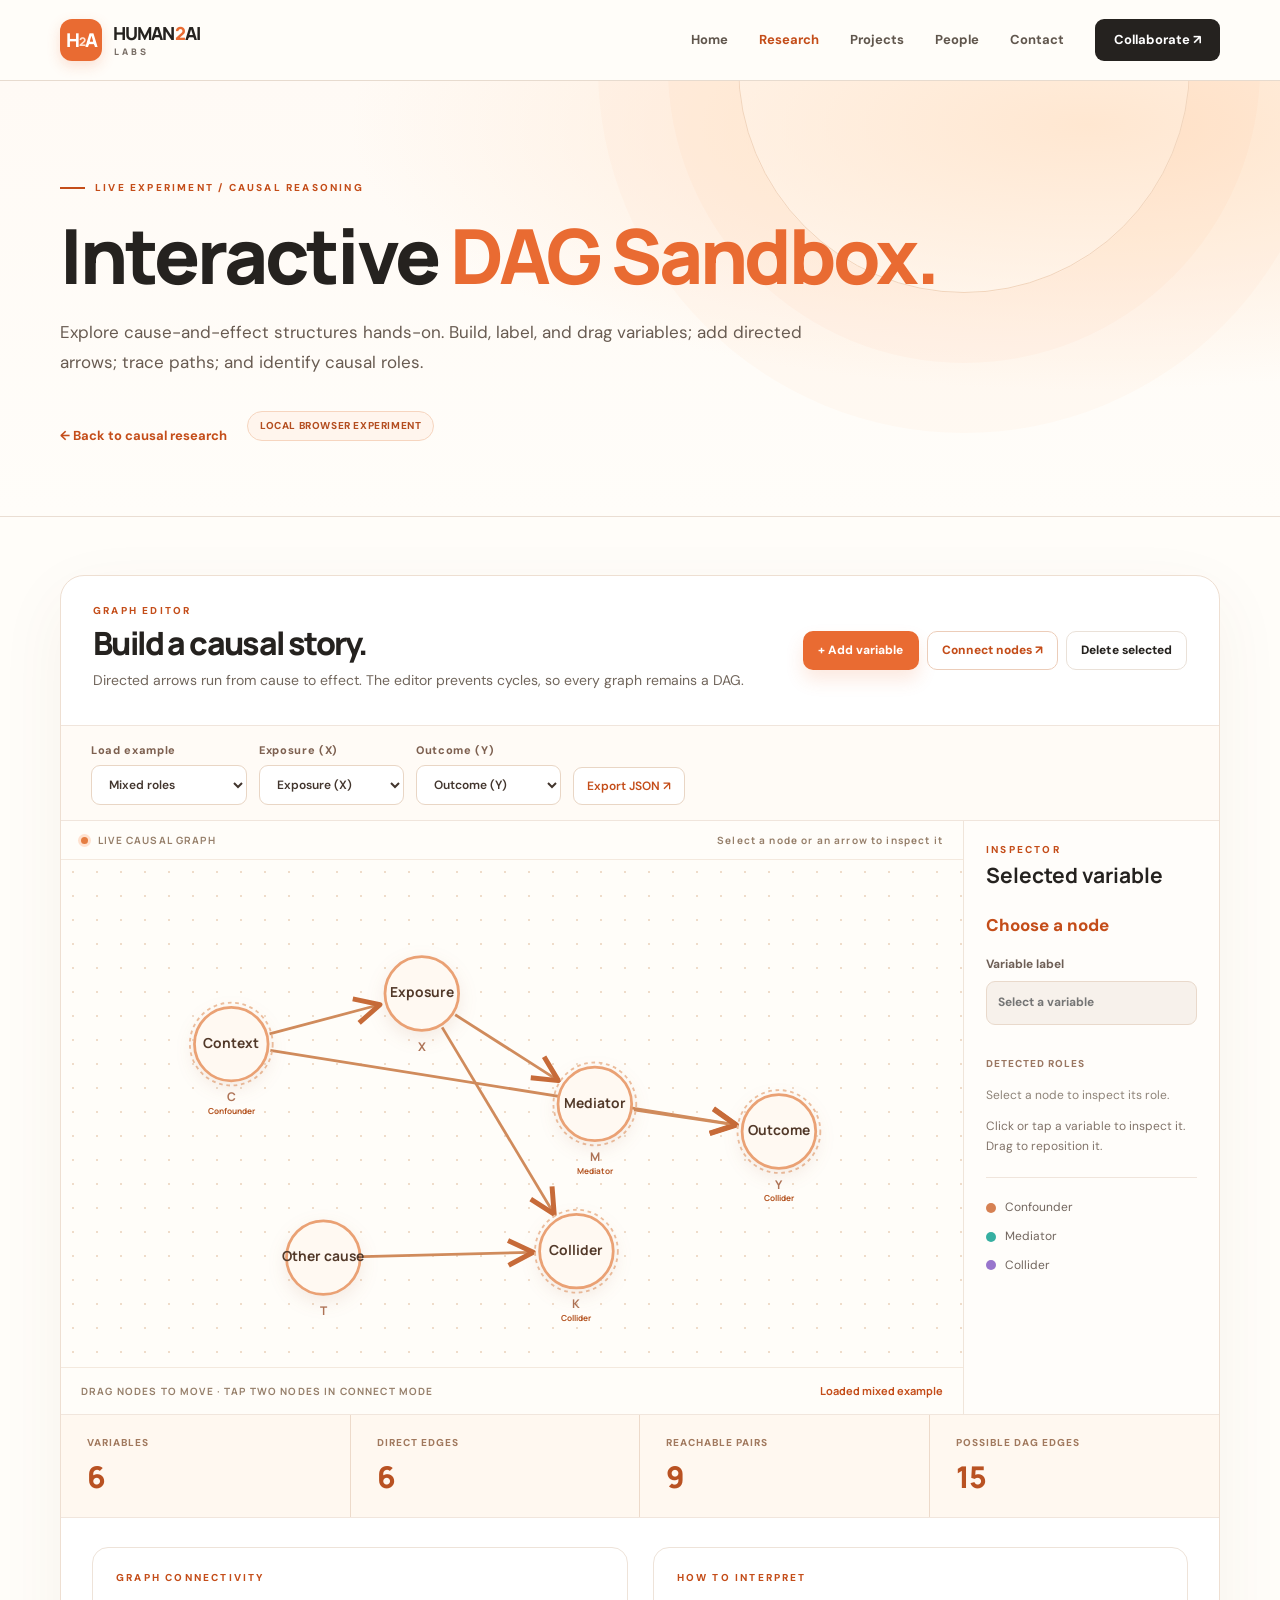
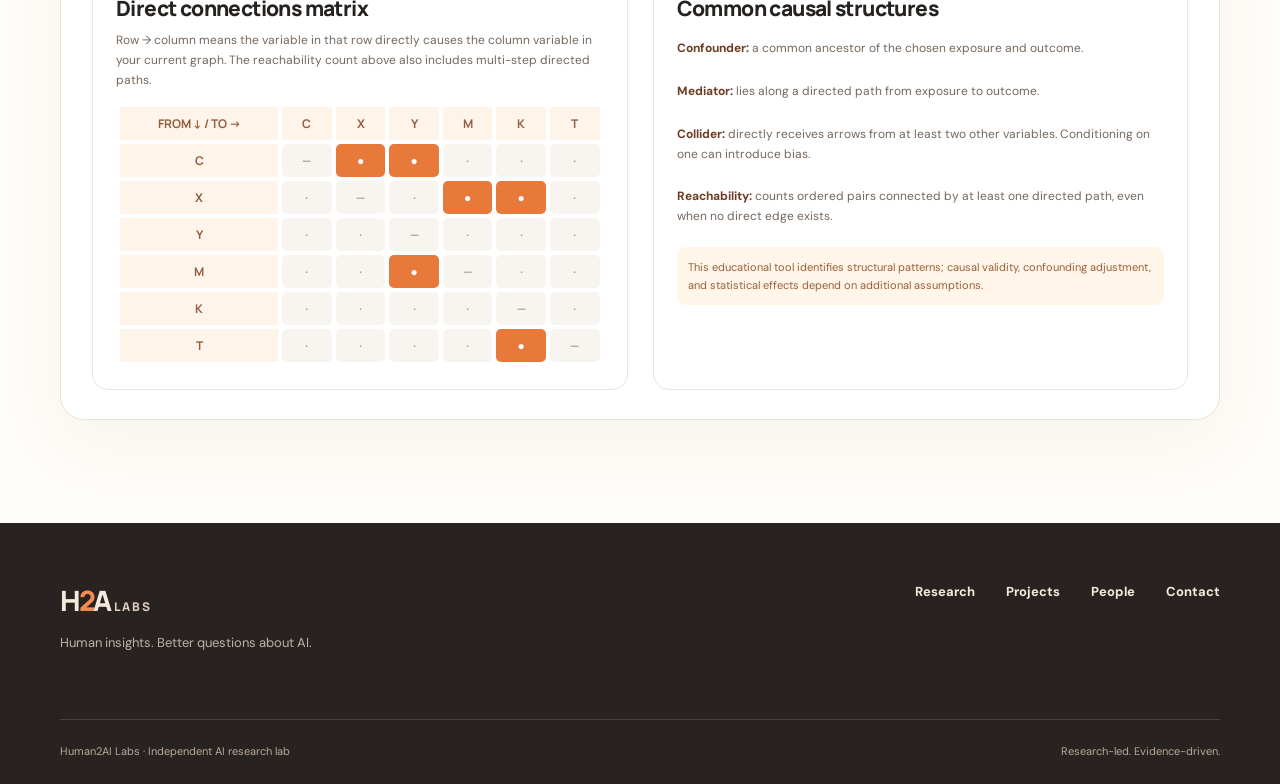
==== dag-sandbox.html @ 1e9ecf13 "Add gated paper previews and interactive H2A research sandboxes" ====
<!doctype html>
<html lang="en">
<head>
  <meta charset="utf-8"><meta name="viewport" content="width=device-width, initial-scale=1">
  <title>Interactive DAG Sandbox | Human2AI Labs</title>
  <meta name="description" content="Explore causal structures with editable DAGs, node labels, confounders, mediators, colliders and live connectivity.">
  <meta name="theme-color" content="#fffaf4">
  <meta property="og:title" content="Interactive DAG Sandbox | Human2AI Labs"><meta property="og:description" content="Explore causal structures with editable DAGs, node labels, confounders, mediators, colliders and live connectivity."><meta property="og:type" content="website">
  <link rel="icon" href="assets/favicon.svg" type="image/svg+xml">
  <link rel="preconnect" href="https://fonts.googleapis.com">
  <link rel="preconnect" href="https://fonts.gstatic.com" crossorigin>
  <link href="https://fonts.googleapis.com/css2?family=DM+Sans:wght@400;500;600;700;800&family=Manrope:wght@400;500;600;700;800&display=swap" rel="stylesheet">
  <link rel="stylesheet" href="assets/styles.css">
</head>
<body class="page-sandbox">
<a class="skip-link" href="#main">Skip to content</a>
<header class="site-header">
 <div class="container header-inner">
  <a class="brand" href="index.html" aria-label="Human2AI Labs homepage"><span class="brand-mark"><span class="brand-h">H</span><span class="brand-split">2</span><span class="brand-a">A</span></span><span class="brand-word">HUMAN<span class="brand-two">2</span>AI<span class="brand-sub">LABS</span></span></a>
  <button class="nav-toggle" type="button" aria-label="Open navigation" aria-controls="main-nav" aria-expanded="false"><span></span><span></span><span></span></button>
  <nav id="main-nav" class="main-nav" aria-label="Main navigation">
    <a href="index.html" >Home</a><a href="research.html" aria-current="page">Research</a><a href="projects.html" >Projects</a><a href="people.html">People</a><a href="contact.html" >Contact</a>
    <a href="contact.html" class="nav-cta">Collaborate <span aria-hidden="true">↗</span></a>
  </nav>
 </div>
</header>
<main id="main">
<section class="page-hero sandbox-hero"><div class="container"><div class="eyebrow"><span class="eyebrow-line"></span> LIVE EXPERIMENT / CAUSAL REASONING</div><h1>Interactive <em>DAG Sandbox.</em></h1><p>Explore cause-and-effect structures hands-on. Build, label, and drag variables; add directed arrows; trace paths; and identify causal roles.</p><div class="sandbox-hero-links"><a class="text-link" href="research.html#causal">← Back to causal research</a><span class="pill">LOCAL BROWSER EXPERIMENT</span></div></div></section>
<section class="section sandbox-section"><div class="container"><div class="dag-workbench">
<div class="dag-header"><div><div class="eyebrow">GRAPH EDITOR</div><h2>Build a causal story.</h2><p>Directed arrows run from cause to effect. The editor prevents cycles, so every graph remains a DAG.</p></div><div class="dag-top-actions"><button id="dag-add" class="button button-primary" type="button">+ Add variable</button><button id="dag-connect" class="button button-outline" type="button" aria-pressed="false">Connect nodes ↗</button><button id="dag-remove" class="button button-ghost" type="button">Delete selected</button></div></div>
<div class="dag-toolbar"><label>Load example <select id="dag-preset"><option value="mixed">Mixed roles</option><option value="chain">Chain</option><option value="fork">Fork / confounding</option><option value="collider">Collider</option><option value="diamond">Diamond</option><option value="blank">Blank graph</option></select></label><label>Exposure (X) <select id="dag-exposure"></select></label><label>Outcome (Y) <select id="dag-outcome"></select></label><button id="dag-export" class="dag-small-button" type="button">Export JSON ↗</button></div>
<div class="dag-main"><div class="dag-canvas-shell"><div class="dag-canvas-top"><div><span class="live-dot"></span> LIVE CAUSAL GRAPH</div><span id="dag-mode">Select a node or an arrow to inspect it</span></div><svg id="dag-board" viewBox="0 0 980 550" role="img" aria-label="Interactive directed acyclic graph; use the editor controls to add and connect nodes" tabindex="0"><defs><marker id="dag-arrow" markerWidth="11" markerHeight="11" refX="9" refY="5.5" orient="auto"><path d="M1 1 L10 5.5 L1 10" fill="none" stroke="#c76b39" stroke-width="1.8" stroke-linejoin="round"/></marker></defs><g id="dag-connections"></g><g id="dag-vertices"></g></svg><div class="dag-canvas-bottom"><span>DRAG NODES TO MOVE · TAP TWO NODES IN CONNECT MODE</span><span id="dag-notice" role="status" aria-live="polite"></span></div></div>
<aside class="dag-inspector"><div class="inspector-heading"><div class="eyebrow">INSPECTOR</div><h3>Selected variable</h3></div><div id="dag-selected-label" class="inspector-selected">Choose a node</div><label class="dag-field">Variable label <input id="dag-label-input" type="text" maxlength="28" placeholder="Select a variable" disabled></label><div class="inspector-roles"><span class="dag-inspector-kicker">DETECTED ROLES</span><div id="dag-role-tags" class="dag-role-tags"><span class="role-muted">Select a node to inspect its role.</span></div></div><p id="dag-node-description" class="inspector-hint">Roles are calculated from graph topology and the chosen exposure/outcome, not manually assigned.</p><div class="dag-legend"><span><i class="role-swatch role-swatch-con"></i> Confounder</span><span><i class="role-swatch role-swatch-med"></i> Mediator</span><span><i class="role-swatch role-swatch-col"></i> Collider</span></div></aside></div>
<div class="dag-stats"><div><span>VARIABLES</span><strong id="stat-nodes">—</strong></div><div><span>DIRECT EDGES</span><strong id="stat-edges">—</strong></div><div><span>REACHABLE PAIRS</span><strong id="stat-reach">—</strong></div><div><span>POSSIBLE DAG EDGES</span><strong id="stat-max">—</strong></div></div>
<div class="dag-lower"><section class="dag-panel"><div class="eyebrow">GRAPH CONNECTIVITY</div><h3>Direct connections matrix</h3><p>Row → column means the variable in that row directly causes the column variable in your current graph. The reachability count above also includes multi-step directed paths.</p><div id="dag-matrix" class="matrix-scroll"></div></section><section class="dag-panel"><div class="eyebrow">HOW TO INTERPRET</div><h3>Common causal structures</h3><div class="definition-list"><p><strong>Confounder:</strong> a common ancestor of the chosen exposure and outcome.</p><p><strong>Mediator:</strong> lies along a directed path from exposure to outcome.</p><p><strong>Collider:</strong> directly receives arrows from at least two other variables. Conditioning on one can introduce bias.</p><p><strong>Reachability:</strong> counts ordered pairs connected by at least one directed path, even when no direct edge exists.</p></div><p class="dag-caution">This educational tool identifies structural patterns; causal validity, confounding adjustment, and statistical effects depend on additional assumptions.</p></section></div>
</div></div></section>
</main>
<footer class="site-footer">
 <div class="container footer-top"><div><a class="footer-logo" href="index.html">H<span>2</span>A<span class="footer-lab"> LABS</span></a><p>Human insights. Better questions about AI.</p></div><div class="footer-links"><a href="research.html">Research</a><a href="projects.html">Projects</a><a href="people.html">People</a><a href="contact.html">Contact</a></div></div>
 <div class="container footer-bottom"><span>Human2AI Labs · Independent AI research lab</span><span>Research-led. Evidence-driven.</span></div>
</footer>
<script src="assets/site.js" defer></script>
<script src="assets/dag-sandbox.js" defer></script>
</body>
</html>
---- assets/styles.css ----
:root{
  --bg:#fffdf9; --paper:#fff; --warm:#fff4e9; --warm2:#fff8f0; --cream:#f9f0e5;
  --ink:#25221f; --text:#47413d; --muted:#786d65; --faint:#988b81;
  --orange:#e96b32; --orange-deep:#c44d19; --orange-pale:#ffddc4;
  --line:#eae1d8; --shadow:0 26px 70px rgba(76,43,20,.08);
  --wide:1160px; --radius:16px; --radius-large:23px;
}
*{box-sizing:border-box}
html{scroll-behavior:smooth;scroll-padding-top:115px}
body{margin:0;background:var(--bg);color:var(--ink);font-family:'DM Sans',Inter,Arial,sans-serif;font-size:16px;line-height:1.65;-webkit-font-smoothing:antialiased}
::selection{background:#ffd9bd;color:#40220f}
a{color:inherit;text-decoration:none}a:focus-visible,button:focus-visible,summary:focus-visible{outline:3px solid #f5aa7b;outline-offset:4px}button{font:inherit;cursor:pointer}
.container{width:min(calc(100% - 60px),var(--wide));margin-inline:auto}
.skip-link{position:absolute;left:18px;top:-120px;background:var(--ink);color:white;padding:12px;z-index:100}
.skip-link:focus{top:10px}
.site-header{position:sticky;top:0;z-index:20;background:rgba(255,253,249,.92);backdrop-filter:blur(18px);border-bottom:1px solid rgba(227,214,200,.84)}
.header-inner{min-height:80px;display:flex;align-items:center;justify-content:space-between;gap:20px}
.brand{display:inline-flex;align-items:center;gap:11px;font-weight:800;line-height:1;white-space:nowrap}
.brand-mark{width:42px;height:42px;display:flex;align-items:center;justify-content:center;background:var(--orange);border-radius:12px;color:white;letter-spacing:-2.2px;font-family:Manrope,sans-serif;font-size:19px;box-shadow:0 5px 14px rgba(233,107,50,.2)}
.brand-split{font-size:12px;margin:0 1px;color:#ffe3d2;transform:translateY(2px)}
.brand-word{display:inline-flex;align-items:baseline;font-family:Manrope,sans-serif;font-size:18px;letter-spacing:-.9px;color:var(--ink);position:relative;padding-bottom:14px}
.brand-two{color:var(--orange)}.brand-sub{font-size:9px;letter-spacing:3px;color:var(--muted);position:absolute;bottom:0;left:1px}
.main-nav{display:flex;align-items:center;gap:31px}.main-nav>a{font-size:13px;font-weight:700;color:#60564d;transition:color .18s}.main-nav>a:hover,.main-nav>a[aria-current=page]{color:var(--orange-deep)}
.main-nav .nav-cta{color:white;background:var(--ink);padding:10px 19px;border-radius:9px}.main-nav .nav-cta:hover{color:white;background:var(--orange)}
.nav-toggle{display:none;background:transparent;border:0;padding:9px;align-items:center;justify-content:center;flex-direction:column;gap:5px}.nav-toggle span{height:2px;width:22px;background:var(--ink);border-radius:5px}
.eyebrow{color:var(--orange-deep);font-size:10px;font-weight:800;line-height:1.4;letter-spacing:2.2px;display:flex;align-items:center;gap:10px;text-transform:uppercase}.eyebrow.light{color:#a9552c}.eyebrow-line{width:25px;height:1.5px;background:currentColor;display:inline-block;flex:none}
.hero-section{min-height:665px;overflow:hidden;position:relative;background:radial-gradient(ellipse at 87% 33%,#fff1e2 0,rgba(255,241,226,0) 44%),linear-gradient(180deg,#fffdfa 0%,#fff9f3 100%)}
.hero-section:after{content:'';position:absolute;right:-120px;bottom:-180px;width:530px;height:530px;border:1px solid rgba(238,138,78,.09);border-radius:50%;box-shadow:0 0 0 90px rgba(239,156,101,.03),0 0 0 180px rgba(239,156,101,.025);pointer-events:none}
.hero-grid{display:grid;grid-template-columns:minmax(0,1.05fr) minmax(0,.95fr);align-items:center;min-height:660px;gap:44px;position:relative;z-index:1}
.hero-copy{padding:62px 0}.hero-copy h1,.page-hero h1{font-family:Manrope,sans-serif;letter-spacing:-3.7px;line-height:1.105;font-size:clamp(45px,5.05vw,73px);font-weight:800;margin:25px 0 24px}
h1 em,h2 em{font-style:normal;color:var(--orange);position:relative}
.hero-lede{max-width:530px;font-size:18px;line-height:1.85;color:#665b52;margin:0}
.hero-buttons{display:flex;align-items:center;gap:15px;flex-wrap:wrap;margin-top:35px}
.button{display:inline-flex;align-items:center;justify-content:center;gap:22px;font-size:13px;font-weight:800;letter-spacing:.05px;padding:14px 19px;border-radius:10px;transition:background .2s,transform .2s,color .2s;border:1px solid transparent;line-height:1.25;white-space:nowrap}
.button:hover{transform:translateY(-2px)}.button-primary{background:var(--orange);color:white;box-shadow:0 10px 18px rgba(233,107,50,.15)}.button-primary:hover{background:var(--orange-deep)}
.button-ghost{background:transparent;border:1px solid var(--line);color:var(--ink)}.button-ghost:hover{background:var(--paper)}
.button-outline{border:1px solid #eccdb9;color:var(--orange-deep);background:white}.button-outline:hover,.button-soft:hover{background:var(--orange);color:white}.button-soft{background:var(--warm);color:var(--orange-deep)}
.button-dark{background:var(--ink);color:white}.button-dark:hover{background:var(--orange)}.button-white{background:#fff;color:var(--orange-deep)}.button-white:hover{background:#fff1e6}
.hero-rail{display:flex;gap:13px;align-items:center;color:#a69383;font-size:10px;font-weight:800;letter-spacing:1.6px;margin-top:74px;flex-wrap:wrap}.rail-line{display:inline-block;width:24px;height:1px;background:var(--orange)}
.hero-art{position:relative;border:1px solid #f0d5bf;background:linear-gradient(145deg,rgba(255,253,247,.96),rgba(255,233,212,.88));border-radius:25px;box-shadow:0 36px 80px rgba(177,95,50,.14);overflow:hidden;min-height:474px;display:flex;flex-direction:column}
.hero-art:before{content:'';position:absolute;inset:0;background-image:radial-gradient(#df8f5e 0.65px,transparent 0.65px);background-size:17px 17px;opacity:.16;pointer-events:none}
.visual-top,.visual-bottom{position:relative;z-index:1;display:flex;align-items:center;justify-content:space-between;gap:6px;font:700 9px/1.5 'DM Sans',sans-serif;letter-spacing:1.6px;color:#a76c48;padding:24px 26px}.visual-top{border-bottom:1px solid #f2dbc6}.visual-dot{width:7px;height:7px;background:var(--orange);border-radius:50%;box-shadow:0 0 0 5px rgba(233,107,50,.13)}.visual-index{color:#ad8b72}.network{width:100%;max-height:368px;flex:1;position:relative;z-index:1}.visual-bottom{border-top:1px solid #f2dbc6}.visual-arrow{color:var(--orange);font-size:18px}
.overview-band{border-top:1px solid var(--line);border-bottom:1px solid var(--line);background:#fff}.metrics-grid{display:grid;grid-template-columns:repeat(3,1fr) 1.35fr}.metric{display:flex;align-items:center;gap:16px;padding:31px 24px;border-left:1px solid var(--line)}.metric:first-child{padding-left:0;border-left:0}.metric strong{font-family:Manrope,sans-serif;color:var(--orange);font-size:39px;line-height:1;font-weight:800;letter-spacing:-2px}.metric>span{font-size:12px;line-height:1.6;color:#73665c;font-weight:600}.metric-caption{display:block;padding-right:0}.metric-caption .eyebrow{font-size:9px;margin-bottom:7px}.metric-caption p{font-size:13px;line-height:1.6;margin:0;font-weight:600;color:var(--text)}
.section{padding:103px 0}.section.tinted,.tinted{background:var(--warm2)}.section-head{margin-bottom:43px}.section-head.split{display:grid;grid-template-columns:1.1fr .8fr;gap:40px;align-items:end}.section-head.split>p{max-width:430px;justify-self:end;color:var(--muted);font-size:16px}.section-head h2,h2{font-family:Manrope,sans-serif;line-height:1.2;font-size:clamp(30px,3.25vw,46px);letter-spacing:-2px;font-weight:800;margin:17px 0}.section-head>p,.section-head>div>p{color:var(--muted);max-width:650px}.three-col{display:grid;grid-template-columns:repeat(3,1fr);gap:18px}.focus-card{border:1px solid var(--line);background:#fff;border-radius:18px;padding:28px;min-height:343px;display:flex;flex-direction:column;transition:transform .25s,border-color .25s,box-shadow .25s}.focus-card:hover{transform:translateY(-6px);border-color:#efbd96;box-shadow:var(--shadow)}.card-index,.project-small{color:var(--orange-deep);font-size:10px;font-weight:800;letter-spacing:1.4px}.focus-glyph{font-family:Manrope,sans-serif;font-size:61px;line-height:1.45;color:#efa273}.focus-card h3{font:800 21px/1.3 Manrope,sans-serif;letter-spacing:-.8px;margin:7px 0}.focus-card p{font-size:14px;color:var(--muted);margin:5px 0 20px;line-height:1.75}.card-link{margin-top:auto;color:var(--orange-deep);display:flex;justify-content:space-between;font-size:12px;font-weight:800}
.featured-grid{display:grid;grid-template-columns:.9fr 1.1fr;gap:75px;align-items:center}.feature-label h2{font-size:clamp(38px,4.2vw,57px);letter-spacing:-2.8px}.feature-label>p{font-size:16px;color:var(--muted);line-height:1.8;max-width:350px}.text-link{display:inline-flex;align-items:center;gap:10px;font-weight:800;color:var(--orange-deep);font-size:13px;margin-top:20px;line-height:1.5}.text-link:hover{color:var(--ink)}.pdf-link{margin-left:16px}.feature-paper{padding:35px 39px;background:#fff;border:1px solid #f2dac9;border-radius:20px;box-shadow:var(--shadow)}.paper-topline{display:flex;justify-content:space-between;align-items:center}.pill{display:inline-flex;align-items:center;background:#fff5ed;color:#b44e20;border:1px solid #f6d5bf;border-radius:50px;letter-spacing:.6px;font-size:10px;font-weight:800;padding:8px 12px;line-height:1.2}.pill-dark,.pill-solid{background:var(--orange);border-color:var(--orange);color:white}.pill-muted{background:#f2eee9;color:#65584d;border-color:#e4dcd4}.paper-star{color:#e7884d;font-size:29px}.feature-paper h3{font:800 34px/1.23 Manrope,sans-serif;letter-spacing:-1.4px;margin:28px 0 3px}.paper-subtitle{color:#9b8574;font-size:15px;margin:3px 0}.feature-rule{height:1px;background:var(--line);margin:30px 0 24px}.feature-paper>p:not(.paper-subtitle){color:var(--text);line-height:1.75}.paper-badges{display:flex;gap:8px;flex-wrap:wrap;margin-top:24px}.paper-badges>span{border:1px solid #f0d1bd;background:#fff8f1;padding:8px 10px;font-size:10px;font-weight:700;color:#965332;border-radius:7px}
.statement-grid{display:grid;grid-template-columns:.42fr 1fr;gap:60px}.statement-grid h2{margin-top:0;font-size:43px}.steps{display:grid;grid-template-columns:repeat(4,1fr);gap:18px;margin-top:37px}.steps>div{border-top:2px solid var(--orange-pale);padding-top:20px}.steps>div>span{display:block;font-size:11px;color:var(--orange-deep);font-weight:800;margin-bottom:15px}.steps strong{font:800 16px Manrope,sans-serif}.steps p{font-size:12px;color:var(--muted);line-height:1.7}
.cta-band{padding:67px 0;background:linear-gradient(120deg,#df6127 0%,#ed874c 100%);color:#fff;position:relative;overflow:hidden}.cta-band:after{content:'';width:380px;height:380px;position:absolute;right:9%;top:-210px;border:1px solid rgba(255,255,255,.3);border-radius:50%;box-shadow:0 0 0 60px rgba(255,255,255,.04),0 0 0 120px rgba(255,255,255,.05)}.cta-content{display:flex;justify-content:space-between;align-items:center;position:relative;z-index:1;gap:36px}.cta-content .eyebrow{color:#ffede1}.cta-content h2{font-size:43px;line-height:1.18}.cta-content h2 em{color:#ffebde}
.site-footer{background:#282320;color:#f3e9de;padding:58px 0 24px}.footer-top{display:flex;justify-content:space-between;gap:35px}.footer-logo{font:800 28px Manrope,sans-serif;letter-spacing:-2px}.footer-logo span{color:#f58a53}.footer-logo .footer-lab{font:800 12px Manrope,sans-serif;letter-spacing:2px;color:#decbc1}.footer-top p{color:#bfb1a8;font-size:13px}.footer-links{display:flex;flex-wrap:wrap;align-items:flex-start;gap:31px}.footer-links a{font-size:13px;font-weight:700;color:#f6eade}.footer-links a:hover{color:#ff9c67}.footer-bottom{border-top:1px solid #48413d;display:flex;justify-content:space-between;gap:20px;margin-top:53px;padding-top:22px;font-size:11px;color:#baa99e}
/* Inner page shared components */
.page-hero{padding:99px 0 105px;background:radial-gradient(circle at 80% 6%,rgba(255,189,141,.32),transparent 34%),linear-gradient(145deg,#fffaf5,#fff1e4);border-bottom:1px solid #f1e3d5;position:relative;overflow:hidden}
.page-hero:after{content:'';height:450px;width:450px;border:1px solid #f2d5bc;position:absolute;border-radius:50%;top:-240px;right:7%;box-shadow:0 0 0 70px rgba(237,133,65,.04),0 0 0 140px rgba(237,133,65,.035)}
.page-hero .container{position:relative;z-index:1}.page-hero h1{font-size:clamp(44px,5vw,68px);max-width:850px;margin:19px 0 22px}.page-hero p{font-size:18px;line-height:1.8;color:#68594b;max-width:690px;margin:0}
.small-head h2{font-size:39px}.small-head>p{max-width:740px}
/* Research */
.research-item{display:grid;grid-template-columns:220px 1fr;gap:40px;padding:42px 0 54px;border-top:1px solid var(--line);scroll-margin-top:115px}.research-item:last-of-type{border-bottom:1px solid var(--line)}.research-number{font:800 45px/1 Manrope,sans-serif;color:#e9b38f;letter-spacing:-3px}.research-number span{font:800 10px/1.7 'DM Sans',sans-serif;letter-spacing:1.3px;display:block;color:#ba744c;margin-top:16px}.tag-row{display:flex;flex-wrap:wrap;gap:8px;margin-bottom:17px}.research-content h3{max-width:850px;font:800 clamp(23px,2.7vw,34px)/1.3 Manrope,sans-serif;letter-spacing:-1.2px;margin:5px 0 12px}.author-line{font-size:13px;font-weight:700;color:var(--orange-deep)}.research-lede{font-size:17px;max-width:720px;font-weight:500;line-height:1.76;color:var(--text)}.research-insight{border-left:3px solid var(--orange);background:#fff8f1;padding:19px 23px;margin:24px 0;max-width:850px}.research-insight span{font-size:9px;font-weight:800;letter-spacing:1.6px;color:var(--orange-deep)}.research-insight p{margin:7px 0 0;color:#615448;font-size:14px;line-height:1.8}.facts{display:flex;gap:27px;flex-wrap:wrap;margin:25px 0}.facts>div{border-right:1px solid var(--line);padding-right:25px}.facts>div:last-child{border-right:0}.facts strong{display:block;font:800 26px Manrope,sans-serif;color:#dd6530}.facts span{display:block;font-size:10px;color:var(--muted);font-weight:700}.venue-line{max-width:830px;font-size:13px;color:var(--text);line-height:1.75}.venue-line strong{color:var(--ink)}.paper-actions{display:flex;flex-wrap:wrap;gap:10px;align-items:center}.research-content>.button{margin-top:12px}.abstract-details{margin:25px 0;border:1px solid var(--line);border-radius:12px;background:white;max-width:850px;overflow:hidden}.abstract-details summary{cursor:pointer;list-style:none;padding:14px 17px;display:flex;justify-content:space-between;align-items:center;font-size:13px;font-weight:800;color:var(--orange-deep)}.abstract-details summary::-webkit-details-marker{display:none}.abstract-details summary span{font-size:20px;font-weight:400;transition:transform .2s}.abstract-details[open] summary span{transform:rotate(45deg)}.abstract-details p{padding:0 18px 19px;margin:0;font-size:13px;color:var(--text);line-height:1.9}.prior-grid{display:grid;grid-template-columns:.8fr 1.2fr;gap:70px;align-items:start}.prior-card{border:1px solid var(--line);background:white;border-radius:17px;padding:28px}.prior-card h3{font:800 22px/1.45 Manrope,sans-serif;letter-spacing:-.7px}.prior-card>p{font-size:14px;color:var(--text)}.prior-card .status-note{font-weight:700;color:var(--orange-deep)}
/* Projects */
.project-card{display:grid;grid-template-columns:.8fr 1.2fr;gap:0;background:white;border:1px solid var(--line);border-radius:20px;overflow:hidden;margin:22px 0;min-height:325px}.project-visual{position:relative;display:flex;align-items:center;justify-content:center;background:linear-gradient(135deg,#fff1df,#fbe3cf);min-height:320px;overflow:hidden}.project-visual:before{content:'';position:absolute;inset:0;background-image:linear-gradient(to right,#b87f6420 1px,transparent 1px),linear-gradient(to bottom,#b87f6420 1px,transparent 1px);background-size:36px 36px;mask-image:linear-gradient(115deg,transparent,#000)}.project-small{position:absolute;top:25px;left:25px}.project-visual-note{position:absolute;bottom:24px;left:24px;right:15px;color:#ab5a31;font-size:10px;font-weight:800;letter-spacing:1.1px}.project-body{padding:38px 45px;align-self:center}.project-body h3{font:800 28px/1.32 Manrope,sans-serif;letter-spacing:-1.2px;margin:13px 0}.project-body p{font-size:15px;line-height:1.8;color:var(--text);margin-bottom:22px}.project-chips{display:flex;flex-wrap:wrap;gap:8px}.project-chips span{padding:7px 10px;border-radius:6px;background:#fff2e6;border:1px solid #f3dcc8;color:#95552d;font-size:10px;font-weight:700}.project-body .text-link{margin-top:23px}.mini-graph{position:relative;width:220px;height:190px}.mini-graph i{position:absolute;width:26px;height:26px;border:5px solid var(--orange);border-radius:50%;background:white;z-index:2;box-shadow:0 2px 0 #facaaa}.mini-graph i:nth-child(1){top:35px;left:30px}.mini-graph i:nth-child(2){top:45px;left:150px}.mini-graph i:nth-child(3){top:125px;left:82px}.mini-graph i:nth-child(4){top:118px;left:175px}.mini-graph i:nth-child(5){top:7px;left:93px}.mini-graph b.line{position:absolute;border-top:2px solid #e79a62;transform-origin:left}.mini-graph .l1{width:110px;top:54px;left:51px;transform:rotate(3deg)}.mini-graph .l2{width:94px;top:66px;left:47px;transform:rotate(55deg)}.mini-graph .l3{width:114px;top:62px;left:166px;transform:rotate(129deg)}.mini-graph .l4{width:87px;top:142px;left:108px;transform:rotate(-5deg)}.project-visual svg{position:relative;width:77%;height:auto}.project-visual svg path[stroke="#68ded1"]{stroke:#dc6c2e}.project-visual svg path[stroke="#e9b184"]{stroke:#9f755a}.agent-grid{position:relative;display:flex;gap:26px;align-items:center}.agent-grid>span{height:68px;width:68px;border:2px solid #e98348;border-radius:50%;display:grid;place-items:center;background:#fff8ef;font:800 27px Manrope,sans-serif;color:#b95524}.agent-grid>strong{position:absolute;color:#b95524;top:100px;left:47%;font-size:34px}.agent-line{position:absolute;width:85%;height:2px;background:#e8a57b;z-index:0}.narrow-callout{text-align:center;max-width:730px;margin:auto}.narrow-callout .eyebrow{justify-content:center}.narrow-callout p{color:var(--muted)}.narrow-callout .button{margin-top:16px}
/* People */
.people-grid{display:grid;grid-template-columns:repeat(2,1fr);gap:18px}.person-card{border:1px solid var(--line);background:white;border-radius:19px;overflow:hidden;padding:25px;display:grid;grid-template-columns:118px 1fr;gap:26px;align-items:start;min-height:245px;transition:border-color .2s,transform .2s}.person-card:hover{transform:translateY(-3px);border-color:#efba97}.person-initials{height:122px;width:118px;border-radius:12px;background:linear-gradient(145deg,#ffe3cc,#ffcda9);color:#a94519;font:800 43px Manrope,sans-serif;display:flex;align-items:center;justify-content:center;position:relative;overflow:hidden}.person-initials:after{content:'';position:absolute;height:145px;width:145px;border:1px solid rgba(174,74,26,.15);border-radius:50%;right:-70px;top:-58px}.avatar-note{position:absolute;bottom:11px;color:#a55e37;font:800 7px 'DM Sans',sans-serif;letter-spacing:.8px}.person-details .eyebrow{font-size:9px;letter-spacing:1.3px}.person-details h3{font:800 24px Manrope,sans-serif;letter-spacing:-.9px;margin:13px 0 7px}.person-details p{font-size:12px;color:var(--muted);line-height:1.7;margin:10px 0}.person-details .person-affiliation{font-size:11px;color:#a9562f;font-weight:800}.person-affiliation span{color:#958276;font-weight:500}.person-details .text-link{margin-top:8px;font-size:11px}.team-principles{display:grid;grid-template-columns:1fr 1fr;gap:60px;align-items:center}.team-principles>p{font-size:17px;color:var(--muted);line-height:1.85}.people-end{padding:70px 0}.end-row{display:flex;justify-content:space-between;align-items:center;gap:45px}.end-row h2{margin:0}.end-row p{color:var(--muted);margin-bottom:0}
/* Contact */
.contact-grid{display:grid;grid-template-columns:1.15fr .85fr;gap:65px}.contact-copy h2{margin-top:12px}.contact-copy>p{max-width:650px;color:var(--muted)}.contact-topics{margin-top:40px}.contact-topics>div{display:grid;grid-template-columns:48px 1fr;gap:4px 12px;padding:18px 0;border-bottom:1px solid var(--line)}.contact-topics>div>span{font-weight:800;font-size:11px;color:var(--orange-deep);grid-row:span 2}.contact-topics strong{font-size:16px}.contact-topics p{color:var(--muted);font-size:13px;margin:0;line-height:1.7}.contact-panel{background:#302721;color:#fff9f3;border-radius:19px;padding:36px;align-self:start;box-shadow:var(--shadow)}.contact-panel .eyebrow{color:#ffad7e}.contact-panel h3{font:800 31px/1.3 Manrope,sans-serif;letter-spacing:-1px;margin:23px 0 12px}.contact-panel>p{font-size:13px;color:#ded1c7;line-height:1.8}.contact-email-box{margin-top:31px;display:flex;flex-direction:column;gap:6px}.contact-email-box span{color:#eaa57e;font-size:10px;letter-spacing:1.5px;font-weight:800}.contact-email-box strong{font-size:17px;overflow-wrap:anywhere}.contact-panel .text-link{color:#ffad7e}.contact-panel .text-link:hover{color:white}.contact-separator{height:1px;background:#5b4940;margin:25px 0}.contact-panel .config-note{font-size:11px;color:#a99b8e;line-height:1.8;margin-top:26px}
/* Shared details */
[hidden]{display:none!important}img{max-width:100%} .fade-up{animation:fadeIn .65s ease both}@keyframes fadeIn{from{opacity:0;transform:translateY(12px)}to{opacity:1;transform:translateY(0)}}
@media(max-width:1050px){.header-inner{min-height:72px}.main-nav{gap:20px}.hero-grid{gap:25px}.hero-copy h1{font-size:53px}.metrics-grid{grid-template-columns:repeat(3,1fr)}.metric-caption{grid-column:span 3;border-top:1px solid var(--line);padding:15px 0 20px!important}.featured-grid{gap:30px}.person-card{grid-template-columns:100px 1fr;gap:19px;padding:20px}.person-initials{width:100px;height:120px}.research-item{grid-template-columns:155px 1fr;gap:30px}}
@media(max-width:760px){
 .container{width:min(calc(100% - 36px),var(--wide))}.header-inner{min-height:68px}.brand-mark{height:38px;width:38px}.brand-word{font-size:16px}
 .nav-toggle{display:flex}.main-nav{display:none;position:absolute;top:68px;left:0;right:0;background:#fffdf9;border-bottom:1px solid var(--line);box-shadow:0 22px 32px #b3896422;padding:14px 18px 20px;flex-direction:column;align-items:stretch;gap:0}.main-nav.is-open{display:flex}.main-nav>a{padding:13px 9px;font-size:15px}.main-nav>.nav-cta{margin-top:12px;text-align:center}
 .hero-grid{grid-template-columns:1fr;min-height:0;gap:0;padding-top:34px;padding-bottom:52px}.hero-copy{padding:20px 0 33px}.hero-copy h1,.page-hero h1{font-size:clamp(40px,9vw,58px);letter-spacing:-2.7px}.hero-lede{font-size:16px}.hero-rail{margin-top:38px}.hero-art{min-height:360px;max-width:580px}.network{max-height:310px}.visual-top,.visual-bottom{padding:14px 17px;font-size:8px}
 .metrics-grid{grid-template-columns:repeat(3,1fr)}.metric{padding:18px 9px;flex-direction:column;align-items:flex-start;gap:7px}.metric strong{font-size:31px}.metric>span{font-size:10px}.metric-caption{grid-column:span 3}.section{padding:70px 0}.section-head.split,.featured-grid,.statement-grid,.prior-grid,.team-principles,.contact-grid{grid-template-columns:1fr;gap:24px}.section-head h2,.statement-grid h2{font-size:36px}.section-head.split>p{justify-self:start}.three-col{grid-template-columns:1fr;gap:12px}.focus-card{min-height:0;padding:23px}.focus-glyph{font-size:37px}.feature-paper{padding:24px}.feature-paper h3{font-size:29px}.steps{grid-template-columns:repeat(2,1fr)}.cta-content{align-items:flex-start;flex-direction:column}.cta-content h2{font-size:37px}.footer-top,.footer-bottom{flex-direction:column}.footer-links{gap:17px}.footer-bottom{margin-top:27px;gap:4px}
 .page-hero{padding:65px 0}.page-hero p{font-size:16px}.research-item{grid-template-columns:1fr;gap:19px;padding:31px 0}.research-number{font-size:33px}.research-number span{display:inline-block;margin-left:9px}.research-content h3{font-size:25px}.research-lede{font-size:15px}.facts{gap:17px}.facts>div{padding-right:17px}.project-card{grid-template-columns:1fr}.project-visual{min-height:240px}.project-body{padding:30px 25px}.people-grid{grid-template-columns:1fr}.contact-grid{gap:35px}.contact-panel{padding:30px}.end-row{flex-direction:column;align-items:flex-start}.team-principles{gap:8px}
}
@media(max-width:420px){.person-card{grid-template-columns:1fr}.person-initials{height:130px;width:100%}.brand-word{font-size:15px}.hero-art{min-height:315px}.hero-copy h1{font-size:39px}.visual-top{font-size:7px}.visual-index{display:none}.button{white-space:normal}}
@media(prefers-reduced-motion:reduce){*,*:before,*:after{animation-duration:.01ms!important;transition-duration:.01ms!important;scroll-behavior:auto!important}}

/* ===== H2A LABS · ACCESS GATE & EXPERIMENTAL SANDBOXES ===== */
[hidden]{display:none!important}
.sr-only{position:absolute;width:1px;height:1px;padding:0;margin:-1px;overflow:hidden;clip:rect(0,0,0,0);white-space:nowrap;border:0}
.research-key-panel{border:1px solid #eed9c9;background:linear-gradient(125deg,#fff9f3,#ffeddb);border-radius:23px;padding:32px 36px;margin:8px 0 30px;box-shadow:0 18px 48px rgba(156,92,44,.06)}
.key-panel-header{display:flex;justify-content:space-between;align-items:start;gap:20px}.key-panel-header h3{margin:9px 0 7px;font-family:Manrope,sans-serif;font-size:28px;letter-spacing:-1px;line-height:1.25}.key-panel-header p{color:var(--text);max-width:675px;margin:0}.key-icon{font-size:60px;line-height:1;color:#eb9e73}
.key-form{display:flex;align-items:stretch;gap:10px;margin:20px 0 0;max-width:615px}.key-form input{border-radius:11px;border:1px solid #e6cbb8;background:white;min-width:0;flex:1;padding:11px 15px;font:inherit;color:var(--ink)}.key-form .button{min-height:45px}.key-feedback{font-weight:700;color:var(--orange-deep);min-height:1em;margin:10px 0 0;font-size:13px}.key-disclaimer{font-size:11px;color:#937e71;max-width:750px;margin:9px 0 0}
.locked-overview{display:flex;align-items:start;gap:19px;padding:25px;border:1px dashed #e0be9f;background:#fffcf7;border-radius:14px;margin:10px 0 18px}.locked-overview h3{margin:6px 0 5px}.locked-overview .research-lede{color:#8d8176}.locked-icon{font-size:38px;color:var(--orange);line-height:1}.paper-unlocked{padding-bottom:10px}.paper-unlocked>.h2a-relevance{margin:18px 0}
.h2a-relevance{padding:20px 23px;border-left:4px solid var(--orange);border-radius:0 12px 12px 0;background:#fff4e9;margin:22px 0}.h2a-relevance span{font-size:10px;letter-spacing:1.6px;font-weight:800;color:var(--orange-deep)}.h2a-relevance p{margin:8px 0 0;color:#655246;line-height:1.75}
.lab-experience-grid{display:grid;grid-template-columns:1fr 1fr;gap:18px;margin-top:28px}.experience-card{display:block;position:relative;overflow:hidden;border-radius:20px;border:1px solid #ebdcd0;background:white;padding:30px 31px;min-height:260px;transition:transform .18s,border-color .18s,box-shadow .18s}.experience-card:hover{transform:translateY(-3px);border-color:#eca777;box-shadow:0 14px 33px rgba(140,83,38,.08)}.experience-card .eyebrow{margin:18px 0 6px}.experience-card h3{font-family:Manrope,sans-serif;font-size:25px;letter-spacing:-1px;line-height:1.22;margin:10px 0}.experience-card p{color:#6b6158;font-size:14px;max-width:490px}.experience-card .text-link{font-weight:800;color:var(--orange-deep)}.experience-glyph{font-size:37px;color:var(--orange);display:block;line-height:1}
.project-actions{display:flex;gap:15px;flex-wrap:wrap}
.sandbox-hero{padding:100px 0 70px;background:radial-gradient(ellipse at 85% 10%,#ffe7d1,transparent 48%),linear-gradient(#fffaf5,#fffdf9);border-bottom:1px solid #eaded3}
.sandbox-hero h1{font-family:Manrope,sans-serif;letter-spacing:-3px;line-height:1.13;font-size:clamp(44px,6.3vw,76px);max-width:970px;margin:18px 0}.sandbox-hero p{font-size:17px;color:#685b51;max-width:770px}.sandbox-hero-links{margin-top:28px;display:flex;align-items:center;gap:20px;flex-wrap:wrap}.sandbox-hero-links .text-link{color:var(--orange-deep);font-weight:700}.sandbox-section{padding-top:58px}
.dag-workbench,.affect-workbench{border:1px solid #eedfd2;border-radius:24px;background:white;box-shadow:0 22px 70px rgba(115,76,39,.055);overflow:hidden}
.dag-header{display:flex;justify-content:space-between;align-items:center;gap:25px;padding:28px 32px}.dag-header h2,.affect-intro h2{font-family:Manrope,sans-serif;font-size:32px;letter-spacing:-1.6px;line-height:1.3;margin:5px 0}.dag-header p,.affect-intro p{color:#71665c;font-size:14px;max-width:660px;margin:5px 0}.dag-top-actions{display:flex;align-items:center;gap:8px;flex-wrap:wrap}.dag-top-actions .button{gap:8px;padding:11px 14px;font-size:12px}.dag-top-actions .is-active{background:#2b2621;color:white}
.dag-toolbar{display:flex;gap:12px;flex-wrap:wrap;align-items:end;background:#fffbf6;border-block:1px solid #f0e5dc;padding:15px 30px}.dag-toolbar label{display:flex;flex-direction:column;gap:6px;font-size:11px;font-weight:800;letter-spacing:.65px;color:#7d6050}.dag-toolbar select,.dag-small-button{border:1px solid #e9d6c5;background:white;padding:10px 13px;border-radius:9px;font:600 12px 'DM Sans',sans-serif;color:#42352d;min-width:145px;max-width:255px}.dag-small-button{min-width:auto;color:var(--orange-deep);cursor:pointer}
.dag-main{display:grid;grid-template-columns:minmax(0,1fr) 255px}.dag-canvas-shell{min-width:0;background:#fffdf9;border-right:1px solid #f0e5da}.dag-canvas-top,.dag-canvas-bottom{display:flex;align-items:center;justify-content:space-between;gap:12px;padding:12px 20px;color:#967f6a;font:700 10px Manrope,sans-serif;letter-spacing:1.15px}.dag-canvas-top{border-bottom:1px solid #f4e9de}.dag-canvas-bottom{border-top:1px solid #f4e9de;min-height:47px}.dag-canvas-bottom #dag-notice{text-transform:none;letter-spacing:0;color:var(--orange-deep);font-size:11px;text-align:right}.live-dot{display:inline-block;width:7px;height:7px;background:#e57d41;border-radius:50%;margin-right:7px;box-shadow:0 0 0 3px #ffe2d0}
#dag-board{width:100%;height:auto;min-height:310px;display:block;touch-action:none;background-image:radial-gradient(circle,#efdcca 1px,transparent 1px);background-size:24px 24px;cursor:crosshair}
.dag-edge{fill:none;stroke:#d08b5c;stroke-width:3;pointer-events:none}.dag-edge.selected{stroke:#ae3e12;stroke-width:5}.dag-edge-hit{fill:none;stroke:transparent;stroke-width:25;cursor:pointer}
.dag-node{cursor:grab;outline:none}.dag-node:active{cursor:grabbing}.dag-node-circle{fill:#fff9f2;stroke:#eaa174;stroke-width:3;filter:drop-shadow(0 7px 10px rgba(150,73,29,.1))}.dag-node-halo{fill:none;stroke:#edbf9f;stroke-width:2;stroke-dasharray:4 4}.dag-node.selected .dag-node-circle,.dag-node.connecting .dag-node-circle{fill:#ffe8d7;stroke:#c44d19;stroke-width:4}.dag-node:focus-visible .dag-node-circle{stroke:#b44713;stroke-width:5}.dag-node-text{font:700 15px Manrope,sans-serif;fill:#523929;pointer-events:none}.dag-node-id{font:700 13px Manrope,sans-serif;fill:#ad7255;pointer-events:none}.dag-node-role{font:700 9px Manrope,sans-serif;fill:#b45421;pointer-events:none}
.dag-inspector{padding:22px;background:#fffdfa;min-width:0}.inspector-heading h3{margin:6px 0 22px;font-family:Manrope,sans-serif;font-size:21px;line-height:1.2}.inspector-selected{font-size:17px;font-weight:800;color:var(--orange-deep);min-height:30px;word-wrap:break-word}.dag-field{display:flex;flex-direction:column;gap:7px;font-size:12px;font-weight:700;color:#6e5f56;margin:14px 0 24px}.dag-field input{font:inherit;border:1px solid #e9d9cb;border-radius:9px;padding:11px;max-width:100%;background:white;color:var(--ink)}.dag-field input:disabled{background:#f7f1eb;color:#a4978c}.dag-inspector-kicker{font-size:10px;letter-spacing:1px;color:#9a7762;font-weight:800}.dag-role-tags{display:flex;gap:6px;flex-wrap:wrap;margin:10px 0}.role-tag{border-radius:100px;padding:5px 9px;font-size:10px;font-weight:800}.role-con{background:#fce2cf;color:#a44f21}.role-med{background:#d8f1ed;color:#167e72}.role-col{background:#ece4fc;color:#6c56aa}.role-muted{color:#8e8378;font-size:12px}.inspector-hint{font-size:12px;color:#82746a;line-height:1.65}.dag-legend{display:grid;gap:9px;margin-top:20px;border-top:1px solid #f0e5dc;padding-top:20px}.dag-legend>span{font-size:12px;color:#72665e;display:flex;align-items:center;gap:9px}.role-swatch{width:10px;height:10px;border-radius:50%;display:inline-block}.role-swatch-con{background:#d68153}.role-swatch-med{background:#36afa1}.role-swatch-col{background:#9875cc}
.dag-stats{display:grid;grid-template-columns:repeat(4,1fr);border-block:1px solid #f1e6dd;background:#fff8f0}.dag-stats>div{padding:20px 26px;display:flex;flex-direction:column;gap:5px;border-right:1px solid #eddaca}.dag-stats>div:last-child{border:0}.dag-stats span{color:#a1795e;font-size:10px;letter-spacing:1px;font-weight:800}.dag-stats strong{font:800 30px Manrope,sans-serif;color:#b95222;letter-spacing:-1px}
.dag-lower{display:grid;grid-template-columns:1fr 1fr;gap:25px;padding:29px 31px}.dag-panel{border:1px solid #eee3d9;border-radius:16px;padding:23px;min-width:0}.dag-panel h3{font:800 21px Manrope,sans-serif;letter-spacing:-.6px;margin:9px 0}.dag-panel p{font-size:12px;color:#74675d;margin:8px 0 12px}.matrix-scroll{overflow:auto;max-height:330px}.connection-matrix{border-collapse:separate;border-spacing:4px;font:700 12px Manrope,sans-serif;min-width:100%}.connection-matrix th{padding:8px;background:#fff4e9;color:#925d3f;white-space:nowrap}.connection-matrix td{text-align:center;padding:6px;min-width:31px;border-radius:5px;background:#f8f5f0;color:#ad9c8d}.connection-matrix td.linked{background:#e7793b;color:white}.definition-list{display:grid;gap:3px}.definition-list strong{color:#6d3c24}.dag-panel .dag-caution{font-size:11px;color:#97603a;background:#fff5e8;border-radius:9px;padding:11px}
.affect-intro{display:flex;align-items:start;justify-content:space-between;gap:25px;padding:31px}.affect-status{font-size:11px;letter-spacing:1px;font-weight:800;white-space:nowrap;color:#ac6840;background:#fff1e4;border-radius:50px;padding:10px 15px}.affect-main{display:grid;grid-template-columns:310px minmax(0,1fr);border-block:1px solid #eee2d7}.affect-controls{background:#fffcf7;border-right:1px solid #eee2d7;padding:26px}.affect-controls h3,.affect-chart-heading h3{font:800 20px Manrope,sans-serif;margin:4px 0}.affect-controls>p{color:#82726a;font-size:12px;margin:0 0 20px}.range-control{display:block;margin:19px 0}.range-control>span{display:flex;justify-content:space-between;align-items:center;font-size:13px;font-weight:700}.range-control output{font-variant-numeric:tabular-nums;color:var(--orange-deep)}.range-control input{width:100%;accent-color:var(--orange);cursor:pointer;margin:12px 0 4px}.range-control small{color:#9a8d80;font-size:10px}.affect-divider{height:1px;background:#eee0d5;margin:28px 0}.affect-buttons{display:flex;flex-wrap:wrap;gap:8px;margin-top:25px}.affect-buttons .button{white-space:normal;font-size:12px;padding:10px 12px;gap:4px}.affect-chart-panel{padding:26px;min-width:0}.affect-chart-heading{display:flex;align-items:center;justify-content:space-between;gap:10px}.affect-chart-panel svg{width:100%;height:auto;background:linear-gradient(180deg,#fffdf9,#fff7f0);border:1px solid #f2e6db;border-radius:14px;display:block;margin:23px 0 13px}.affect-axes line{stroke:#eaddcf;stroke-width:1;stroke-dasharray:5 6}.affect-axes text{fill:#ad9988;font:12px DM Sans,sans-serif}.affect-empty{fill:#b29c89;font:16px DM Sans,sans-serif}.affect-legend{display:flex;gap:19px;flex-wrap:wrap;font-size:11px;font-weight:800;color:#7e7168}.affect-legend span{display:flex;align-items:center;gap:7px}.affect-legend i{display:inline-block;width:14px;height:4px;border-radius:4px}.legend-val{background:#db6d32}.legend-aro{background:#1b9d92}.legend-dom{background:#9d75bc}.affect-readouts{display:grid;grid-template-columns:repeat(3,1fr);gap:11px;margin-top:24px}.affect-readouts>div{display:flex;flex-direction:column;gap:6px;border:1px solid #f1e6da;border-radius:11px;padding:15px;background:#fffaf4}.affect-readouts span{font-size:10px;letter-spacing:1.2px;font-weight:800;color:#9a836f}.affect-readouts strong{font:800 23px Manrope,sans-serif;letter-spacing:-.9px;color:#ad4b1d}.affect-explanation{padding:24px 30px;background:#fff9f1}.affect-explanation p{color:#786a5e;margin:10px 0 0;font-size:13px;line-height:1.8}
@media(max-width:1050px){.dag-header{flex-direction:column;align-items:start}.dag-main{grid-template-columns:minmax(0,1fr) 220px}.affect-main{grid-template-columns:260px minmax(0,1fr)}}
@media(max-width:780px){.lab-experience-grid,.dag-lower,.affect-main{grid-template-columns:1fr}.dag-main{grid-template-columns:1fr}.dag-inspector{border-top:1px solid #eee0d5}.dag-legend{display:flex;flex-wrap:wrap}.dag-toolbar{padding:14px 17px}.dag-header{padding:22px}.dag-stats>div{padding:14px}.dag-stats strong{font-size:25px}.dag-lower{padding:19px}.affect-controls{border-right:0;border-bottom:1px solid #eee2d7}.affect-intro{padding:22px;flex-direction:column}.affect-chart-panel{padding:20px}}
@media(max-width:520px){.key-form{flex-direction:column}.research-key-panel{padding:22px}.key-icon{display:none}.sandbox-hero{padding:62px 0 49px}.sandbox-hero h1{font-size:42px;letter-spacing:-2px}.dag-stats{grid-template-columns:repeat(2,1fr)}.dag-stats>div:nth-child(2){border-right:0}.dag-stats>div:nth-child(-n+2){border-bottom:1px solid #eddaca}.dag-canvas-top,.dag-canvas-bottom{align-items:start;flex-direction:column;gap:6px}.dag-toolbar select{min-width:130px}.affect-readouts{gap:5px}.affect-readouts>div{padding:9px}.affect-readouts strong{font-size:18px}.affect-chart-heading{flex-direction:column;align-items:start}}
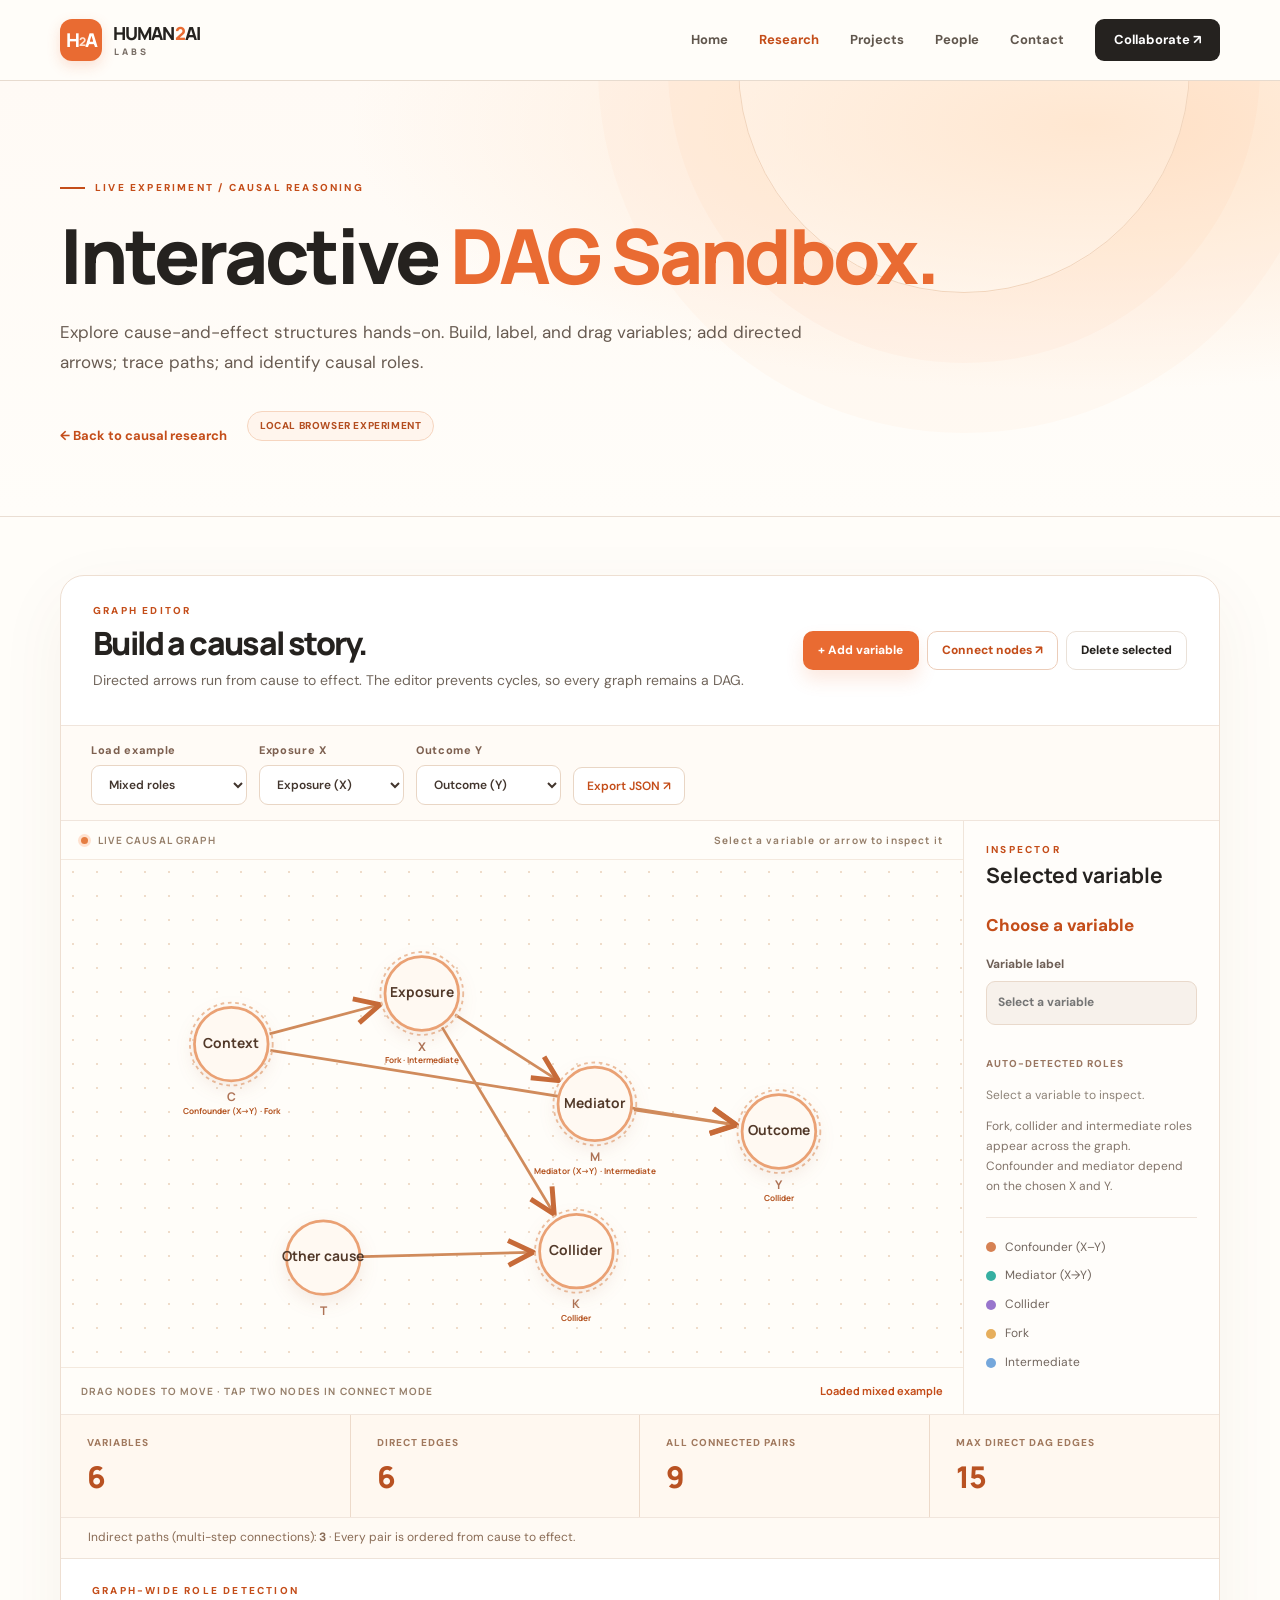
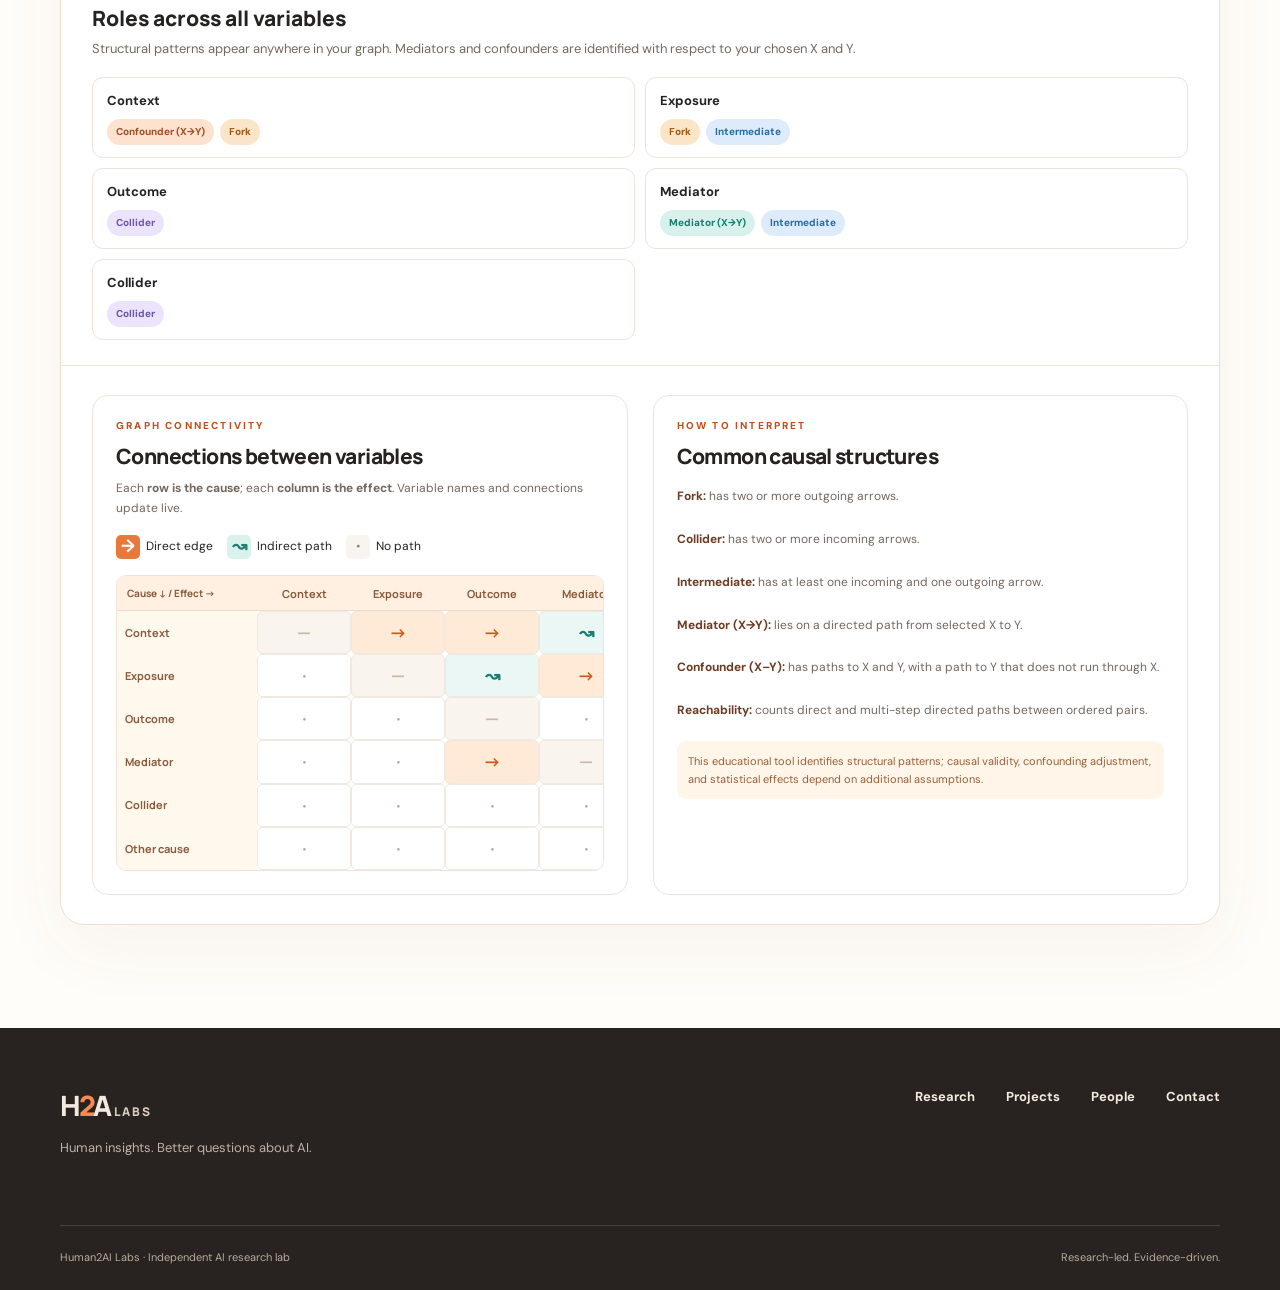
==== commit ca0f6353: "Fix DAG role detection for mixed graphs and rebuild connectivity matrix" ====
--- a/dag-sandbox.html
+++ b/dag-sandbox.html
@@ -28,11 +28,11 @@
 <section class="page-hero sandbox-hero"><div class="container"><div class="eyebrow"><span class="eyebrow-line"></span> LIVE EXPERIMENT / CAUSAL REASONING</div><h1>Interactive <em>DAG Sandbox.</em></h1><p>Explore cause-and-effect structures hands-on. Build, label, and drag variables; add directed arrows; trace paths; and identify causal roles.</p><div class="sandbox-hero-links"><a class="text-link" href="research.html#causal">← Back to causal research</a><span class="pill">LOCAL BROWSER EXPERIMENT</span></div></div></section>
 <section class="section sandbox-section"><div class="container"><div class="dag-workbench">
 <div class="dag-header"><div><div class="eyebrow">GRAPH EDITOR</div><h2>Build a causal story.</h2><p>Directed arrows run from cause to effect. The editor prevents cycles, so every graph remains a DAG.</p></div><div class="dag-top-actions"><button id="dag-add" class="button button-primary" type="button">+ Add variable</button><button id="dag-connect" class="button button-outline" type="button" aria-pressed="false">Connect nodes ↗</button><button id="dag-remove" class="button button-ghost" type="button">Delete selected</button></div></div>
-<div class="dag-toolbar"><label>Load example <select id="dag-preset"><option value="mixed">Mixed roles</option><option value="chain">Chain</option><option value="fork">Fork / confounding</option><option value="collider">Collider</option><option value="diamond">Diamond</option><option value="blank">Blank graph</option></select></label><label>Exposure (X) <select id="dag-exposure"></select></label><label>Outcome (Y) <select id="dag-outcome"></select></label><button id="dag-export" class="dag-small-button" type="button">Export JSON ↗</button></div>
+<div class="dag-toolbar"><label>Load example <select id="dag-preset"><option value="mixed">Mixed roles</option><option value="chain">Chain</option><option value="fork">Fork / confounding</option><option value="collider">Collider</option><option value="diamond">Diamond</option><option value="blank">Blank graph</option></select></label><label>Exposure X <select id="dag-exposure"></select></label><label>Outcome Y <select id="dag-outcome"></select></label><button id="dag-export" class="dag-small-button" type="button">Export JSON ↗</button></div>
 <div class="dag-main"><div class="dag-canvas-shell"><div class="dag-canvas-top"><div><span class="live-dot"></span> LIVE CAUSAL GRAPH</div><span id="dag-mode">Select a node or an arrow to inspect it</span></div><svg id="dag-board" viewBox="0 0 980 550" role="img" aria-label="Interactive directed acyclic graph; use the editor controls to add and connect nodes" tabindex="0"><defs><marker id="dag-arrow" markerWidth="11" markerHeight="11" refX="9" refY="5.5" orient="auto"><path d="M1 1 L10 5.5 L1 10" fill="none" stroke="#c76b39" stroke-width="1.8" stroke-linejoin="round"/></marker></defs><g id="dag-connections"></g><g id="dag-vertices"></g></svg><div class="dag-canvas-bottom"><span>DRAG NODES TO MOVE · TAP TWO NODES IN CONNECT MODE</span><span id="dag-notice" role="status" aria-live="polite"></span></div></div>
-<aside class="dag-inspector"><div class="inspector-heading"><div class="eyebrow">INSPECTOR</div><h3>Selected variable</h3></div><div id="dag-selected-label" class="inspector-selected">Choose a node</div><label class="dag-field">Variable label <input id="dag-label-input" type="text" maxlength="28" placeholder="Select a variable" disabled></label><div class="inspector-roles"><span class="dag-inspector-kicker">DETECTED ROLES</span><div id="dag-role-tags" class="dag-role-tags"><span class="role-muted">Select a node to inspect its role.</span></div></div><p id="dag-node-description" class="inspector-hint">Roles are calculated from graph topology and the chosen exposure/outcome, not manually assigned.</p><div class="dag-legend"><span><i class="role-swatch role-swatch-con"></i> Confounder</span><span><i class="role-swatch role-swatch-med"></i> Mediator</span><span><i class="role-swatch role-swatch-col"></i> Collider</span></div></aside></div>
-<div class="dag-stats"><div><span>VARIABLES</span><strong id="stat-nodes">—</strong></div><div><span>DIRECT EDGES</span><strong id="stat-edges">—</strong></div><div><span>REACHABLE PAIRS</span><strong id="stat-reach">—</strong></div><div><span>POSSIBLE DAG EDGES</span><strong id="stat-max">—</strong></div></div>
-<div class="dag-lower"><section class="dag-panel"><div class="eyebrow">GRAPH CONNECTIVITY</div><h3>Direct connections matrix</h3><p>Row → column means the variable in that row directly causes the column variable in your current graph. The reachability count above also includes multi-step directed paths.</p><div id="dag-matrix" class="matrix-scroll"></div></section><section class="dag-panel"><div class="eyebrow">HOW TO INTERPRET</div><h3>Common causal structures</h3><div class="definition-list"><p><strong>Confounder:</strong> a common ancestor of the chosen exposure and outcome.</p><p><strong>Mediator:</strong> lies along a directed path from exposure to outcome.</p><p><strong>Collider:</strong> directly receives arrows from at least two other variables. Conditioning on one can introduce bias.</p><p><strong>Reachability:</strong> counts ordered pairs connected by at least one directed path, even when no direct edge exists.</p></div><p class="dag-caution">This educational tool identifies structural patterns; causal validity, confounding adjustment, and statistical effects depend on additional assumptions.</p></section></div>
+<aside class="dag-inspector"><div class="inspector-heading"><div class="eyebrow">INSPECTOR</div><h3>Selected variable</h3></div><div id="dag-selected-label" class="inspector-selected">Choose a node</div><label class="dag-field">Variable label <input id="dag-label-input" type="text" maxlength="28" placeholder="Select a variable" disabled></label><div class="inspector-roles"><span class="dag-inspector-kicker">AUTO-DETECTED ROLES</span><div id="dag-role-tags" class="dag-role-tags"><span class="role-muted">Select a node to inspect its role.</span></div></div><p id="dag-node-description" class="inspector-hint">Structural patterns are detected across the whole graph; confounders and mediators are also evaluated for selected X and Y.</p><div class="dag-legend"><span><i class="role-swatch role-swatch-con"></i> Confounder (X–Y)</span><span><i class="role-swatch role-swatch-med"></i> Mediator (X→Y)</span><span><i class="role-swatch role-swatch-col"></i> Collider</span><span><i class="role-swatch role-swatch-fork"></i> Fork</span><span><i class="role-swatch role-swatch-intermediate"></i> Intermediate</span></div></aside></div>
+<div class="dag-stats"><div><span>VARIABLES</span><strong id="stat-nodes">—</strong></div><div><span>DIRECT EDGES</span><strong id="stat-edges">—</strong></div><div><span>ALL CONNECTED PAIRS</span><strong id="stat-reach">—</strong></div><div><span>MAX DIRECT DAG EDGES</span><strong id="stat-max">—</strong></div></div>
+<div class="dag-substats">Indirect paths (multi-step connections): <strong id="stat-indirect">—</strong> · Every pair is ordered from cause to effect.</div><div class="dag-roles-overview"><div class="eyebrow">GRAPH-WIDE ROLE DETECTION</div><h3>Roles across all variables</h3><p>Structural patterns appear anywhere in your graph. Mediators and confounders are identified with respect to your chosen X and Y.</p><div id="dag-all-roles" class="dag-all-roles"></div></div><div class="dag-lower"><section class="dag-panel"><div class="eyebrow">GRAPH CONNECTIVITY</div><h3>Connections between variables</h3><p>Each <strong>row is the cause</strong>; each <strong>column is the effect</strong>. Variable names and connections update live.</p><div class="matrix-legend"><span><b class="matrix-key direct">→</b> Direct edge</span><span><b class="matrix-key indirect">↝</b> Indirect path</span><span><b class="matrix-key none">·</b> No path</span></div><div id="dag-matrix" class="matrix-scroll"></div></section><section class="dag-panel"><div class="eyebrow">HOW TO INTERPRET</div><h3>Common causal structures</h3><div class="definition-list"><p><strong>Fork:</strong> has two or more outgoing arrows.</p><p><strong>Collider:</strong> has two or more incoming arrows.</p><p><strong>Intermediate:</strong> has at least one incoming and one outgoing arrow.</p><p><strong>Mediator (X→Y):</strong> lies on a directed path from selected X to Y.</p><p><strong>Confounder (X–Y):</strong> has paths to X and Y, with a path to Y that does not run through X.</p><p><strong>Reachability:</strong> counts direct and multi-step directed paths between ordered pairs.</p></div><p class="dag-caution">This educational tool identifies structural patterns; causal validity, confounding adjustment, and statistical effects depend on additional assumptions.</p></section></div>
 </div></div></section>
 </main>
 <footer class="site-footer">
@@ -40,6 +40,6 @@
  <div class="container footer-bottom"><span>Human2AI Labs · Independent AI research lab</span><span>Research-led. Evidence-driven.</span></div>
 </footer>
 <script src="assets/site.js" defer></script>
-<script src="assets/dag-sandbox.js" defer></script>
+<script src="assets/dag-logic.js" defer></script><script src="assets/dag-sandbox.js" defer></script>
 </body>
 </html>
--- a/assets/styles.css
+++ b/assets/styles.css
@@ -98,3 +98,11 @@
 @media(max-width:1050px){.dag-header{flex-direction:column;align-items:start}.dag-main{grid-template-columns:minmax(0,1fr) 220px}.affect-main{grid-template-columns:260px minmax(0,1fr)}}
 @media(max-width:780px){.lab-experience-grid,.dag-lower,.affect-main{grid-template-columns:1fr}.dag-main{grid-template-columns:1fr}.dag-inspector{border-top:1px solid #eee0d5}.dag-legend{display:flex;flex-wrap:wrap}.dag-toolbar{padding:14px 17px}.dag-header{padding:22px}.dag-stats>div{padding:14px}.dag-stats strong{font-size:25px}.dag-lower{padding:19px}.affect-controls{border-right:0;border-bottom:1px solid #eee2d7}.affect-intro{padding:22px;flex-direction:column}.affect-chart-panel{padding:20px}}
 @media(max-width:520px){.key-form{flex-direction:column}.research-key-panel{padding:22px}.key-icon{display:none}.sandbox-hero{padding:62px 0 49px}.sandbox-hero h1{font-size:42px;letter-spacing:-2px}.dag-stats{grid-template-columns:repeat(2,1fr)}.dag-stats>div:nth-child(2){border-right:0}.dag-stats>div:nth-child(-n+2){border-bottom:1px solid #eddaca}.dag-canvas-top,.dag-canvas-bottom{align-items:start;flex-direction:column;gap:6px}.dag-toolbar select{min-width:130px}.affect-readouts{gap:5px}.affect-readouts>div{padding:9px}.affect-readouts strong{font-size:18px}.affect-chart-heading{flex-direction:column;align-items:start}}
+
+/* Graph-wide DAG labels and direct/indirect connection matrix */
+.dag-role-tags{display:grid;gap:16px}.dag-role-section-title{display:block;font-size:10px;color:#936f57;letter-spacing:.3px;margin-bottom:6px}.dag-tag-row,.dag-summary-tags{display:flex;gap:6px;flex-wrap:wrap}
+.role-fork{background:#fbe5c9;color:#a75a16}.role-intermediate{background:#deebfa;color:#296da3}.role-mediator{background:#d8f1ed;color:#167e72}.role-confounder{background:#fce2cf;color:#a44f21}.role-collider{background:#ece4fc;color:#6c56aa}.role-swatch-fork{background:#e6ae5c}.role-swatch-intermediate{background:#75a7db}
+.dag-substats{padding:10px 27px;color:#896b55;font-size:12px;border-bottom:1px solid #eee3d9;background:#fffaf4}.dag-roles-overview{padding:25px 31px;border-bottom:1px solid #eee3d9}.dag-roles-overview h3{font:800 21px Manrope,sans-serif;margin:6px 0}.dag-roles-overview p{font-size:13px;color:#76695d;margin:3px 0 18px}.dag-all-roles{display:grid;grid-template-columns:repeat(2,minmax(0,1fr));gap:10px}.dag-summary-row{min-width:0;border:1px solid #eee3d9;border-radius:11px;padding:12px 14px}.dag-summary-row strong{display:block;margin-bottom:7px;overflow-wrap:anywhere;font-size:13px}
+.matrix-legend{display:flex;flex-wrap:wrap;gap:14px;margin:16px 0;font-size:12px}.matrix-legend span{display:flex;align-items:center;gap:6px}.matrix-key{display:inline-flex;align-items:center;justify-content:center;width:24px;height:24px;border-radius:5px;font-size:18px}.matrix-key.direct{background:#e7793b;color:white}.matrix-key.indirect{background:#d9f2ec;color:#217d71}.matrix-key.none{background:#f8f5f0;color:#928577}
+.matrix-scroll{overflow:auto;max-height:370px;border:1px solid #eee3d9;border-radius:10px}.connection-matrix{border-collapse:separate;border-spacing:0;table-layout:fixed;width:max-content;min-width:100%;font:700 12px Manrope,sans-serif}.connection-matrix thead th{position:sticky;top:0;z-index:2;background:#fff0e1;color:#895a3b;border-bottom:1px solid #eddbcc}.connection-matrix .matrix-corner{width:140px;min-width:140px;max-width:140px;left:0;z-index:4;white-space:normal;text-align:left;padding:10px;font-size:10px}.connection-matrix .matrix-axis{width:94px;min-width:94px;max-width:94px;padding:8px;text-align:center;vertical-align:bottom}.connection-matrix .matrix-row-label{position:sticky;left:0;z-index:1;background:#fff8ed;color:#895a3b;text-align:left;padding:8px;width:140px;min-width:140px;max-width:140px}.connection-matrix .axis-label{display:block;font-size:11px;line-height:1.4;overflow:hidden;overflow-wrap:anywhere;max-height:3.8em}.connection-matrix td{min-width:94px;text-align:center;padding:8px;line-height:1.4;border:1px solid #f0e9e0;font-size:18px;color:#b7a89c;background:#fff}.connection-matrix td.matrix-direct{color:#c95a19;background:#ffead7}.connection-matrix td.matrix-indirect{color:#167e72;background:#eaf7f4}.connection-matrix td.matrix-self{color:#d0b7a0;background:#f9f4ee}.connection-matrix td:hover{box-shadow:inset 0 0 0 2px #e98644}
+@media(max-width:780px){.dag-all-roles{grid-template-columns:1fr}.dag-roles-overview{padding:19px}.connection-matrix .matrix-corner,.connection-matrix .matrix-row-label{width:115px;min-width:115px;max-width:115px}.connection-matrix .matrix-axis,.connection-matrix td{width:75px;min-width:75px;max-width:75px}}
